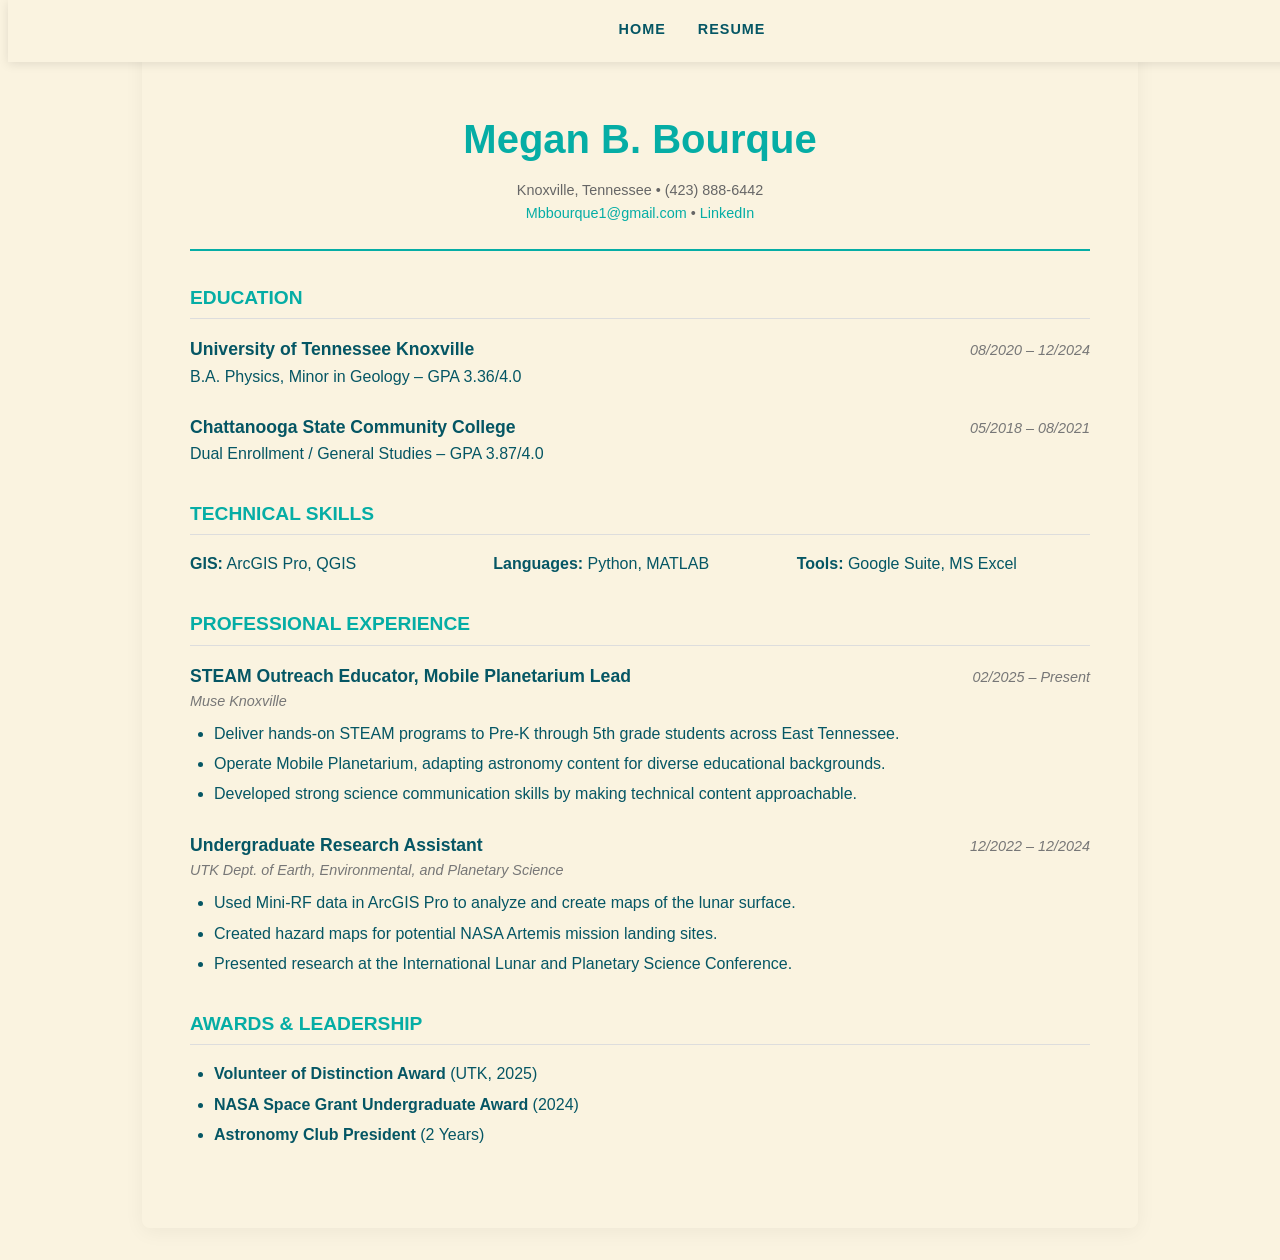
==== resume.html @ e3c218cd "reverted css changes" ====
<!doctype html>
<html itemscope="" itemtype="http://schema.org/WebPage" lang="en">

<!DOCTYPE html>
<html lang="en">
<head>
    <meta charset="UTF-8">
    <meta name="viewport" content="width=device-width, initial-scale=1.0">
    <title>Resume | Megan B. Bourque</title>
    <style>
        
        :root {
            --teal: hsl(177, 94%, 35%);
            --orange: #f1821a;
            --yellow: #fdd831;
            --green: #6A994E;
            --brown: #8B5A3C;
            --cream: #FAF3E0;
            --dark: #055664;
            --light-gray: #EDF2F4;
            --tuqoise: #40E0D0;
        }

        body {
            font-family: 'Segoe UI', Tahoma, Geneva, Verdana, sans-serif;
            color: var(--dark);
            line-height: 1.6;
            background: var(--cream);
            overflow-x: hidden;
        }

       /* Navigation styling (Matching your homepage) */
        nav {
            position: fixed;
            top: 0;
            width: 100%;
            background: rgba(250, 243, 224, 0.95);
            backdrop-filter: blur(10px);
            padding: 1rem 2rem;
            z-index: 1000;
            box-shadow: 0 2px 10px rgba(0,0,0,0.1);
        }

        nav ul {
            list-style: none;
            display: flex;
            justify-content: center;
            gap: 2rem;
            margin: 0;
        }

        nav a {
            text-decoration: none;
            color: var(--dark);
            font-weight: 600;
            text-transform: uppercase;
            font-size: 0.9rem;
            letter-spacing: 1px;
        }

        /* Resume Container */
        .resume-container {
            max-width: 900px;
            margin: 2rem auto;
            background: var(--white);
            padding: 3rem;
            box-shadow: 0 4px 20px rgba(0,0,0,0.05);
            border-radius: 8px;
        }

        header {
            text-align: center;
            border-bottom: 2px solid var(--teal);
            padding-bottom: 1.5rem;
            margin-bottom: 2rem;
        }

        header h1 {
            font-size: 2.5rem;
            color: var(--teal);
            margin-bottom: 0.5rem;
        }

        .contact-info {
            font-size: 0.9rem;
            color: #666;
        }

        .contact-info a {
            color: var(--teal);
            text-decoration: none;
        }

        section {
            margin-bottom: 2rem;
        }

        h2 {
            text-transform: uppercase;
            font-size: 1.2rem;
            color: var(--teal);
            border-bottom: 1px solid #ddd;
            margin-bottom: 1rem;
            padding-bottom: 0.3rem;
        }

        .job, .edu {
            margin-bottom: 1.5rem;
        }

        .row {
            display: flex;
            justify-content: space-between;
            align-items: baseline;
        }

        .job-title, .school {
            font-weight: bold;
            font-size: 1.1rem;
        }

        .date, .location {
            font-style: italic;
            color: #777;
            font-size: 0.9rem;
        }

        ul {
            margin-top: 0.5rem;
            padding-left: 1.5rem;
        }

        li {
            margin-bottom: 0.3rem;
        }

        .skills-grid {
            display: grid;
            grid-template-columns: repeat(auto-fit, minmax(200px, 1fr));
            gap: 10px;
        }

        @media (max-width: 600px) {
            .resume-container { padding: 1.5rem; margin: 1rem; }
            .row { flex-direction: column; }
        }
    </style>
</head>
<body>

    <nav>
        <ul>
            <li><a href="index.html">Home</a></li>
            <li><a href="resume.html">Resume</a></li>
            <!-- Add other links here -->
        </ul>
    </nav>

    <div class="resume-container">
        <header>
            <h1>Megan B. Bourque</h1>
            <div class="contact-info">
                Knoxville, Tennessee • (423) 888-6442<br>
                <a href="mailto:Mbbourque1@gmail.com">Mbbourque1@gmail.com</a> • 
                <a href="https://www.linkedin.com/in/megan-bourque/" target="_blank">LinkedIn</a>
            </div>
        </header>

        <section>
            <h2>Education</h2>
            <div class="edu">
                <div class="row">
                    <span class="school">University of Tennessee Knoxville</span>
                    <span class="date">08/2020 – 12/2024</span>
                </div>
                <div>B.A. Physics, Minor in Geology – GPA 3.36/4.0</div>
            </div>
            <div class="edu">
                <div class="row">
                    <span class="school">Chattanooga State Community College</span>
                    <span class="date">05/2018 – 08/2021</span>
                </div>
                <div>Dual Enrollment / General Studies – GPA 3.87/4.0</div>
            </div>
        </section>

        <section>
            <h2>Technical Skills</h2>
            <div class="skills-grid">
                <div><strong>GIS:</strong> ArcGIS Pro, QGIS</div>
                <div><strong>Languages:</strong> Python, MATLAB</div>
                <div><strong>Tools:</strong> Google Suite, MS Excel</div>
            </div>
        </section>

        <section>
            <h2>Professional Experience</h2>
            
            <div class="job">
                <div class="row">
                    <span class="job-title">STEAM Outreach Educator, Mobile Planetarium Lead</span>
                    <span class="date">02/2025 – Present</span>
                </div>
                <div class="location">Muse Knoxville</div>
                <ul>
                    <li>Deliver hands-on STEAM programs to Pre-K through 5th grade students across East Tennessee.</li>
                    <li>Operate Mobile Planetarium, adapting astronomy content for diverse educational backgrounds.</li>
                    <li>Developed strong science communication skills by making technical content approachable.</li>
                </ul>
            </div>

            <div class="job">
                <div class="row">
                    <span class="job-title">Undergraduate Research Assistant</span>
                    <span class="date">12/2022 – 12/2024</span>
                </div>
                <div class="location">UTK Dept. of Earth, Environmental, and Planetary Science</div>
                <ul>
                    <li>Used Mini-RF data in ArcGIS Pro to analyze and create maps of the lunar surface.</li>
                    <li>Created hazard maps for potential NASA Artemis mission landing sites.</li>
                    <li>Presented research at the International Lunar and Planetary Science Conference.</li>
                </ul>
            </div>
        </section>

        <section>
            <h2>Awards & Leadership</h2>
            <ul>
                <li><strong>Volunteer of Distinction Award</strong> (UTK, 2025)</li>
                <li><strong>NASA Space Grant Undergraduate Award</strong> (2024)</li>
                <li><strong>Astronomy Club President</strong> (2 Years)</li>
            </ul>
        </section>
    </div>

</body>
</html>
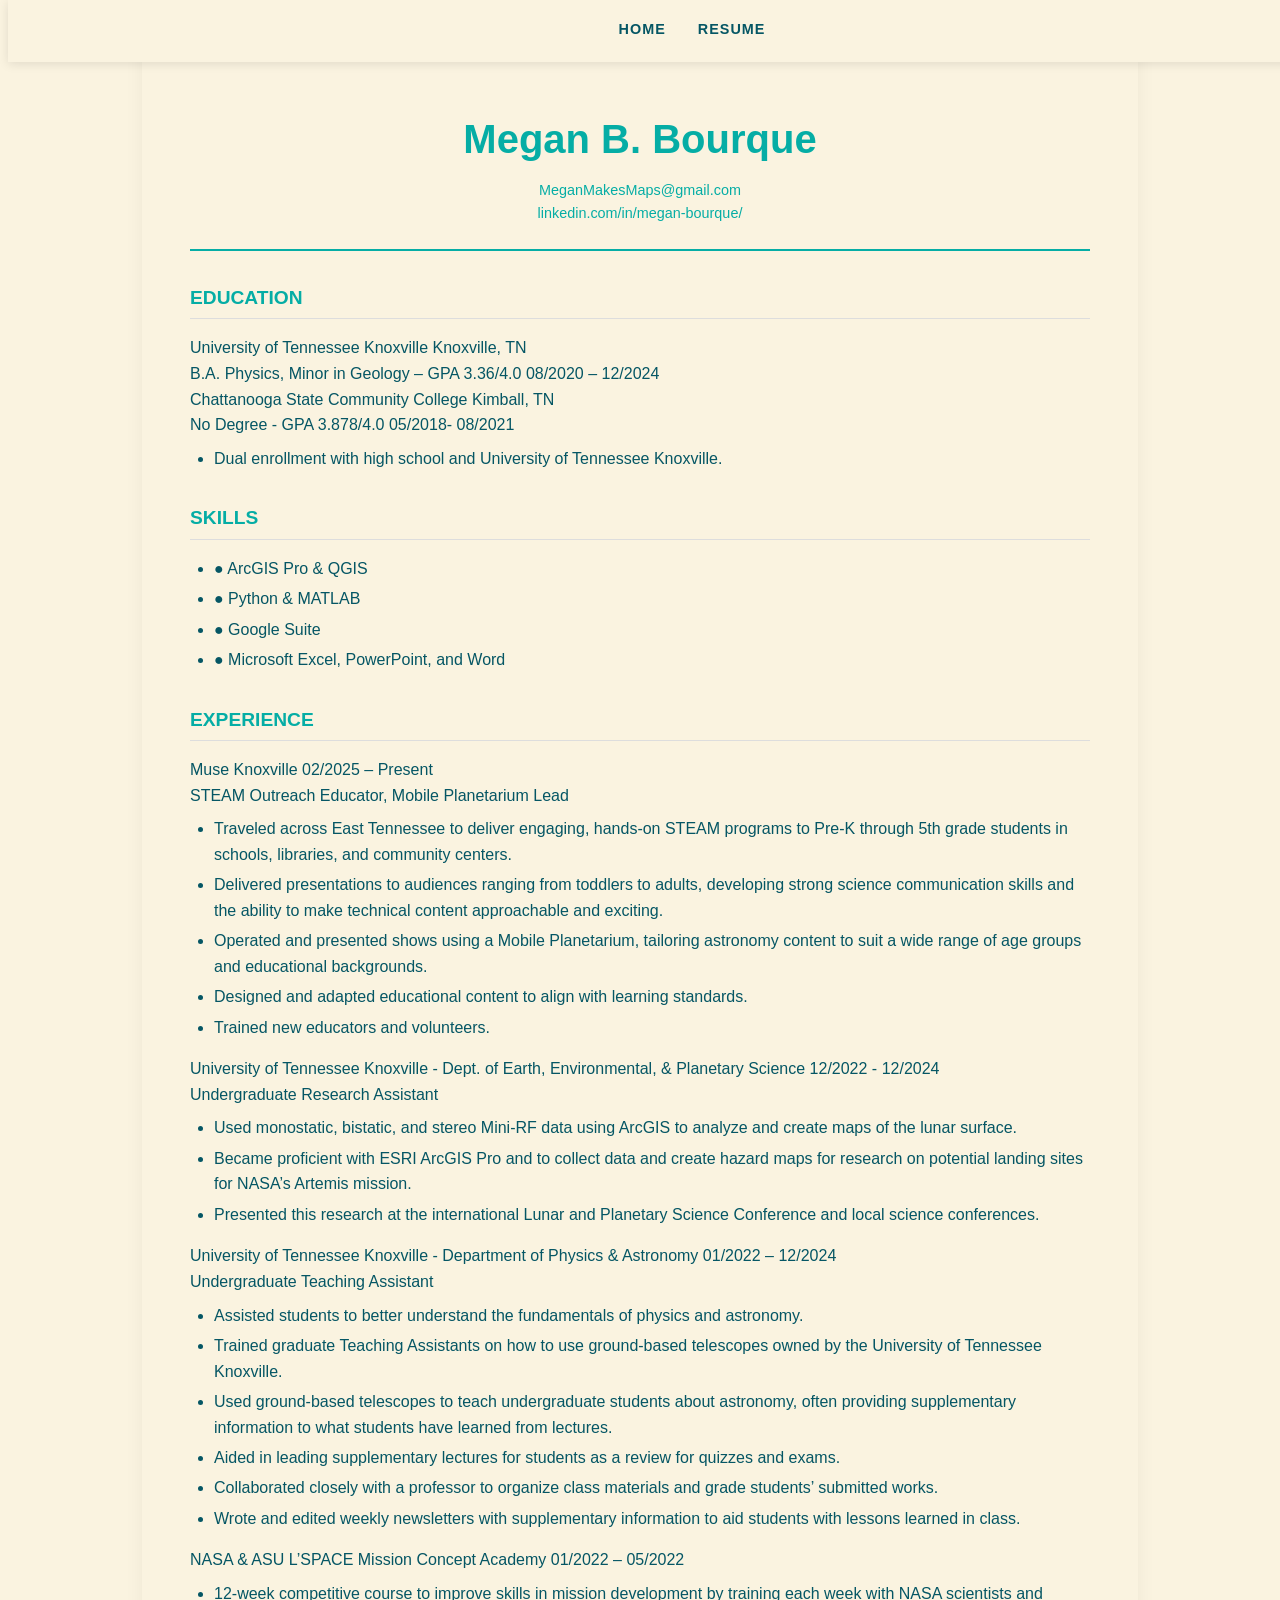
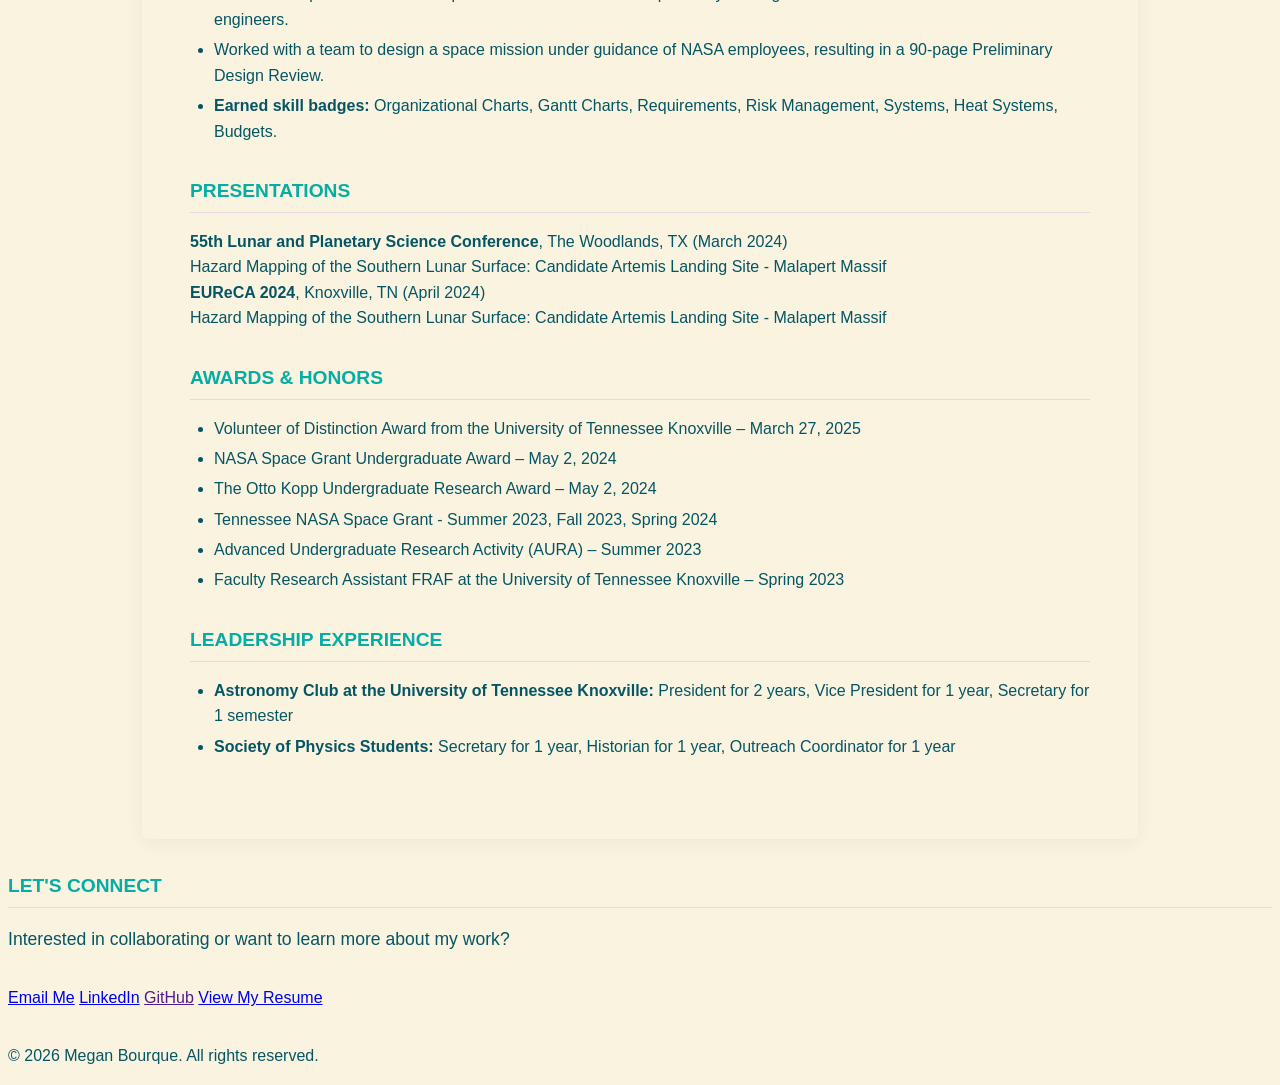
==== commit c5054d4a: "Update resume.html" ====
--- a/resume.html
+++ b/resume.html
@@ -152,7 +152,6 @@
         <ul>
             <li><a href="index.html">Home</a></li>
             <li><a href="resume.html">Resume</a></li>
-            <!-- Add other links here -->
         </ul>
     </nav>
 
@@ -160,78 +159,155 @@
         <header>
             <h1>Megan B. Bourque</h1>
             <div class="contact-info">
-                Knoxville, Tennessee • (423) 888-6442<br>
-                <a href="mailto:Mbbourque1@gmail.com">Mbbourque1@gmail.com</a> • 
-                <a href="https://www.linkedin.com/in/megan-bourque/" target="_blank">LinkedIn</a>
+                <a href="mailto:Mbbourque1@gmail.com">MeganMakesMaps@gmail.com</a><br>
+                <a href="https://www.linkedin.com/in/megan-bourque/" target="_blank">linkedin.com/in/megan-bourque/</a>
             </div>
         </header>
 
         <section>
             <h2>Education</h2>
-            <div class="edu">
-                <div class="row">
-                    <span class="school">University of Tennessee Knoxville</span>
-                    <span class="date">08/2020 – 12/2024</span>
-                </div>
-                <div>B.A. Physics, Minor in Geology – GPA 3.36/4.0</div>
-            </div>
-            <div class="edu">
-                <div class="row">
-                    <span class="school">Chattanooga State Community College</span>
-                    <span class="date">05/2018 – 08/2021</span>
-                </div>
-                <div>Dual Enrollment / General Studies – GPA 3.87/4.0</div>
-            </div>
-        </section>
-
-        <section>
-            <h2>Technical Skills</h2>
-            <div class="skills-grid">
-                <div><strong>GIS:</strong> ArcGIS Pro, QGIS</div>
-                <div><strong>Languages:</strong> Python, MATLAB</div>
-                <div><strong>Tools:</strong> Google Suite, MS Excel</div>
-            </div>
-        </section>
-
-        <section>
-            <h2>Professional Experience</h2>
-            
-            <div class="job">
-                <div class="row">
-                    <span class="job-title">STEAM Outreach Educator, Mobile Planetarium Lead</span>
-                    <span class="date">02/2025 – Present</span>
-                </div>
-                <div class="location">Muse Knoxville</div>
-                <ul>
-                    <li>Deliver hands-on STEAM programs to Pre-K through 5th grade students across East Tennessee.</li>
-                    <li>Operate Mobile Planetarium, adapting astronomy content for diverse educational backgrounds.</li>
-                    <li>Developed strong science communication skills by making technical content approachable.</li>
-                </ul>
-            </div>
-
-            <div class="job">
-                <div class="row">
-                    <span class="job-title">Undergraduate Research Assistant</span>
-                    <span class="date">12/2022 – 12/2024</span>
-                </div>
-                <div class="location">UTK Dept. of Earth, Environmental, and Planetary Science</div>
-                <ul>
-                    <li>Used Mini-RF data in ArcGIS Pro to analyze and create maps of the lunar surface.</li>
-                    <li>Created hazard maps for potential NASA Artemis mission landing sites.</li>
-                    <li>Presented research at the International Lunar and Planetary Science Conference.</li>
-                </ul>
-            </div>
-        </section>
-
-        <section>
-            <h2>Awards & Leadership</h2>
+            <div class="entry">
+                <div class="entry-header">
+                    <span>University of Tennessee Knoxville</span>
+                    <span>Knoxville, TN</span>
+                </div>
+                <div class="sub-header">
+                    <span>B.A. Physics, Minor in Geology – GPA 3.36/4.0</span>
+                    <span>08/2020 – 12/2024</span>
+                </div>
+            </div>
+            <div class="entry">
+                <div class="entry-header">
+                    <span>Chattanooga State Community College</span>
+                    <span>Kimball, TN</span>
+                </div>
+                <div class="sub-header">
+                    <span>No Degree - GPA 3.878/4.0</span>
+                    <span>05/2018- 08/2021</span>
+                </div>
+                <ul>
+                    <li>Dual enrollment with high school and University of Tennessee Knoxville.</li>
+                </ul>
+            </div>
+        </section>
+
+        <section>
+            <h2>Skills</h2>
+            <ul class="skills-list">
+                <li>● ArcGIS Pro & QGIS</li>
+                <li>● Python & MATLAB</li>
+                <li>● Google Suite</li>
+                <li>● Microsoft Excel, PowerPoint, and Word</li>
+            </ul>
+        </section>
+
+        <section>
+            <h2>Experience</h2>
+
+            <div class="entry">
+                <div class="entry-header">
+                    <span>Muse Knoxville</span>
+                    <span>02/2025 – Present</span>
+                </div>
+                <div class="sub-header">STEAM Outreach Educator, Mobile Planetarium Lead</div>
+                <ul>
+                    <li>Traveled across East Tennessee to deliver engaging, hands-on STEAM programs to Pre-K through 5th grade students in schools, libraries, and community centers.</li>
+                    <li>Delivered presentations to audiences ranging from toddlers to adults, developing strong science communication skills and the ability to make technical content approachable and exciting.</li>
+                    <li>Operated and presented shows using a Mobile Planetarium, tailoring astronomy content to suit a wide range of age groups and educational backgrounds.</li>
+                    <li>Designed and adapted educational content to align with learning standards.</li>
+                    <li>Trained new educators and volunteers.</li>
+                </ul>
+            </div>
+
+            <div class="entry">
+                <div class="entry-header">
+                    <span>University of Tennessee Knoxville - Dept. of Earth, Environmental, & Planetary Science</span>
+                    <span>12/2022 - 12/2024</span>
+                </div>
+                <div class="sub-header">Undergraduate Research Assistant</div>
+                <ul>
+                    <li>Used monostatic, bistatic, and stereo Mini-RF data using ArcGIS to analyze and create maps of the lunar surface.</li>
+                    <li>Became proficient with ESRI ArcGIS Pro and to collect data and create hazard maps for research on potential landing sites for NASA’s Artemis mission.</li>
+                    <li>Presented this research at the international Lunar and Planetary Science Conference and local science conferences.</li>
+                </ul>
+            </div>
+
+            <div class="entry">
+                <div class="entry-header">
+                    <span>University of Tennessee Knoxville - Department of Physics & Astronomy</span>
+                    <span>01/2022 – 12/2024</span>
+                </div>
+                <div class="sub-header">Undergraduate Teaching Assistant</div>
+                <ul>
+                    <li>Assisted students to better understand the fundamentals of physics and astronomy.</li>
+                    <li>Trained graduate Teaching Assistants on how to use ground-based telescopes owned by the University of Tennessee Knoxville.</li>
+                    <li>Used ground-based telescopes to teach undergraduate students about astronomy, often providing supplementary information to what students have learned from lectures.</li>
+                    <li>Aided in leading supplementary lectures for students as a review for quizzes and exams.</li>
+                    <li>Collaborated closely with a professor to organize class materials and grade students’ submitted works.</li>
+                    <li>Wrote and edited weekly newsletters with supplementary information to aid students with lessons learned in class.</li>
+                </ul>
+            </div>
+
+            <div class="entry">
+                <div class="entry-header">
+                    <span>NASA & ASU L’SPACE Mission Concept Academy</span>
+                    <span>01/2022 – 05/2022</span>
+                </div>
+                <ul>
+                    <li>12-week competitive course to improve skills in mission development by training each week with NASA scientists and engineers.</li>
+                    <li>Worked with a team to design a space mission under guidance of NASA employees, resulting in a 90-page Preliminary Design Review.</li>
+                    <li><strong>Earned skill badges:</strong> Organizational Charts, Gantt Charts, Requirements, Risk Management, Systems, Heat Systems, Budgets.</li>
+                </ul>
+            </div>
+        </section>
+
+        <section>
+            <h2>Presentations</h2>
+            <div class="presentation-entry">
+                <strong>55th Lunar and Planetary Science Conference</strong>, The Woodlands, TX (March 2024)<br>
+                Hazard Mapping of the Southern Lunar Surface: Candidate Artemis Landing Site - Malapert Massif
+            </div>
+            <div class="presentation-entry">
+                <strong>EUReCA 2024</strong>, Knoxville, TN (April 2024)<br>
+                Hazard Mapping of the Southern Lunar Surface: Candidate Artemis Landing Site - Malapert Massif
+            </div>
+        </section>
+
+        <section>
+            <h2>Awards & Honors</h2>
+            <ul class="award-entry">
+                <li>Volunteer of Distinction Award from the University of Tennessee Knoxville – March 27, 2025</li>
+                <li>NASA Space Grant Undergraduate Award – May 2, 2024</li>
+                <li>The Otto Kopp Undergraduate Research Award – May 2, 2024</li>
+                <li>Tennessee NASA Space Grant - Summer 2023, Fall 2023, Spring 2024</li>
+                <li>Advanced Undergraduate Research Activity (AURA) – Summer 2023</li>
+                <li>Faculty Research Assistant FRAF at the University of Tennessee Knoxville – Spring 2023</li>
+            </ul>
+        </section>
+
+        <section>
+            <h2>Leadership Experience</h2>
             <ul>
-                <li><strong>Volunteer of Distinction Award</strong> (UTK, 2025)</li>
-                <li><strong>NASA Space Grant Undergraduate Award</strong> (2024)</li>
-                <li><strong>Astronomy Club President</strong> (2 Years)</li>
+                <li><strong>Astronomy Club at the University of Tennessee Knoxville:</strong> President for 2 years, Vice President for 1 year, Secretary for 1 semester</li>
+                <li><strong>Society of Physics Students:</strong> Secretary for 1 year, Historian for 1 year, Outreach Coordinator for 1 year</li>
             </ul>
         </section>
     </div>
+
+ <section id="contact">
+        <h2>Let's Connect</h2>
+        <p style="margin-bottom: 2rem; font-size: 1.1rem;">Interested in collaborating or want to learn more about my work?</p>
+        <div class="contact-links">
+            <a href="mailto:meganmakesmaps@gmail.com" class="contact-link">Email Me</a>
+            <a href="https://www.linkedin.com/in/megan-bourque/" class="contact-link">LinkedIn</a>
+            <a href="" class="contact-link">GitHub</a>
+            <a href="resume.html" class="contact-link">View My Resume</a>
+        </div>
+    </section>
+
+     <footer>
+        <p>&copy; 2026 Megan Bourque. All rights reserved.</p>
+    </footer>
 
 </body>
 </html>
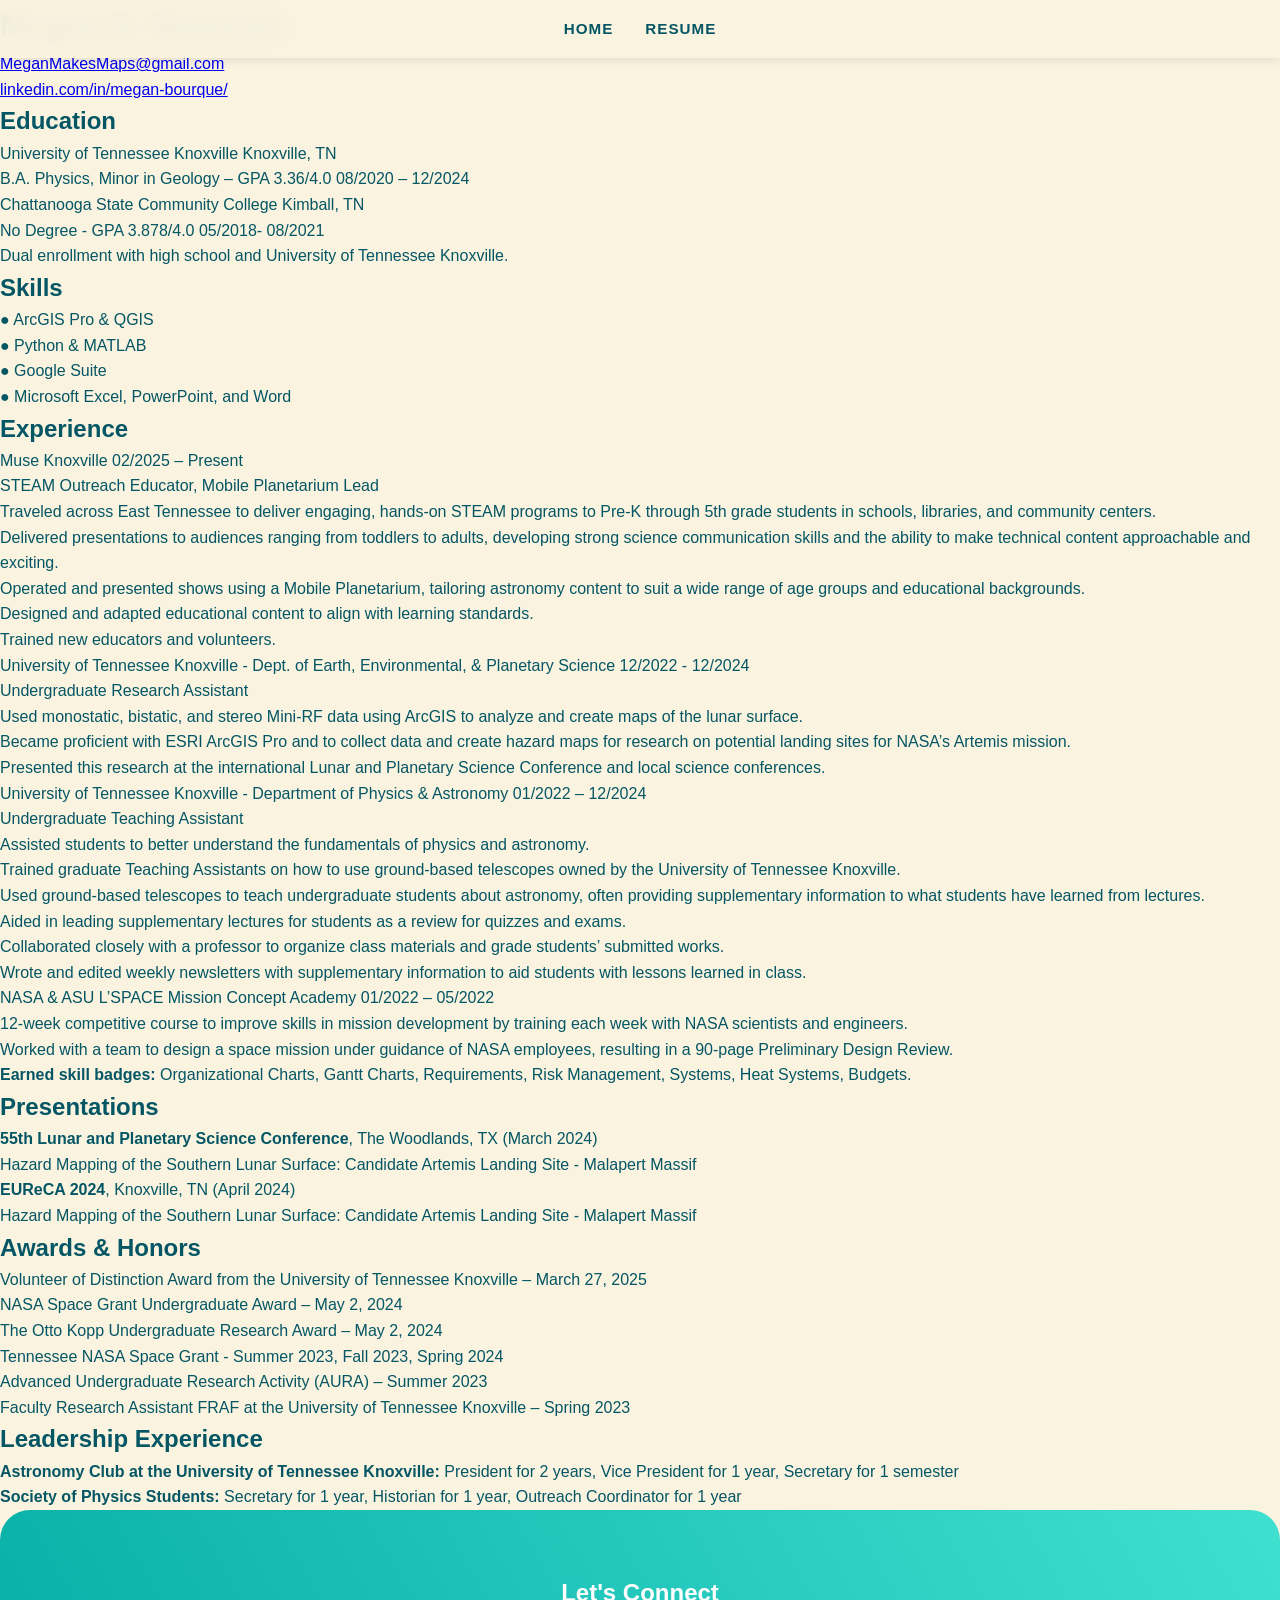
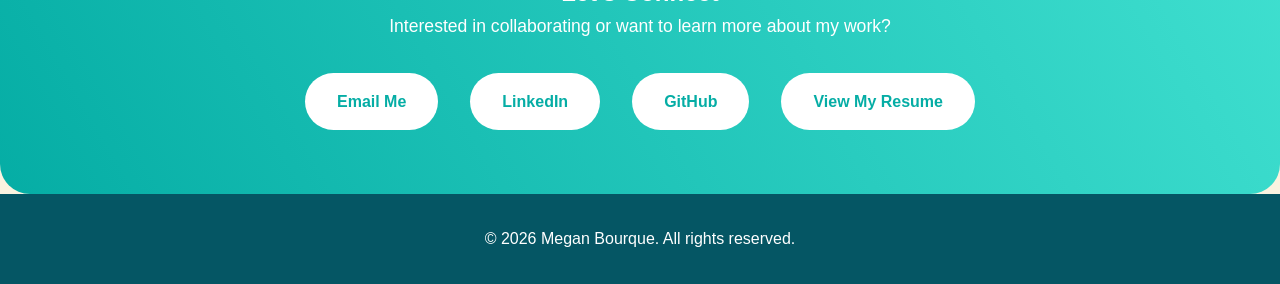
==== commit 192ddd48: "moved styling to resume.css and shared.css instead of inline" ====
--- a/resume.html
+++ b/resume.html
@@ -6,145 +6,9 @@
 <head>
     <meta charset="UTF-8">
     <meta name="viewport" content="width=device-width, initial-scale=1.0">
+    <link rel="stylesheet" href="resume.css">
+    <link rel="stylesheet" href="shared.css">
     <title>Resume | Megan B. Bourque</title>
-    <style>
-        
-        :root {
-            --teal: hsl(177, 94%, 35%);
-            --orange: #f1821a;
-            --yellow: #fdd831;
-            --green: #6A994E;
-            --brown: #8B5A3C;
-            --cream: #FAF3E0;
-            --dark: #055664;
-            --light-gray: #EDF2F4;
-            --tuqoise: #40E0D0;
-        }
-
-        body {
-            font-family: 'Segoe UI', Tahoma, Geneva, Verdana, sans-serif;
-            color: var(--dark);
-            line-height: 1.6;
-            background: var(--cream);
-            overflow-x: hidden;
-        }
-
-       /* Navigation styling (Matching your homepage) */
-        nav {
-            position: fixed;
-            top: 0;
-            width: 100%;
-            background: rgba(250, 243, 224, 0.95);
-            backdrop-filter: blur(10px);
-            padding: 1rem 2rem;
-            z-index: 1000;
-            box-shadow: 0 2px 10px rgba(0,0,0,0.1);
-        }
-
-        nav ul {
-            list-style: none;
-            display: flex;
-            justify-content: center;
-            gap: 2rem;
-            margin: 0;
-        }
-
-        nav a {
-            text-decoration: none;
-            color: var(--dark);
-            font-weight: 600;
-            text-transform: uppercase;
-            font-size: 0.9rem;
-            letter-spacing: 1px;
-        }
-
-        /* Resume Container */
-        .resume-container {
-            max-width: 900px;
-            margin: 2rem auto;
-            background: var(--white);
-            padding: 3rem;
-            box-shadow: 0 4px 20px rgba(0,0,0,0.05);
-            border-radius: 8px;
-        }
-
-        header {
-            text-align: center;
-            border-bottom: 2px solid var(--teal);
-            padding-bottom: 1.5rem;
-            margin-bottom: 2rem;
-        }
-
-        header h1 {
-            font-size: 2.5rem;
-            color: var(--teal);
-            margin-bottom: 0.5rem;
-        }
-
-        .contact-info {
-            font-size: 0.9rem;
-            color: #666;
-        }
-
-        .contact-info a {
-            color: var(--teal);
-            text-decoration: none;
-        }
-
-        section {
-            margin-bottom: 2rem;
-        }
-
-        h2 {
-            text-transform: uppercase;
-            font-size: 1.2rem;
-            color: var(--teal);
-            border-bottom: 1px solid #ddd;
-            margin-bottom: 1rem;
-            padding-bottom: 0.3rem;
-        }
-
-        .job, .edu {
-            margin-bottom: 1.5rem;
-        }
-
-        .row {
-            display: flex;
-            justify-content: space-between;
-            align-items: baseline;
-        }
-
-        .job-title, .school {
-            font-weight: bold;
-            font-size: 1.1rem;
-        }
-
-        .date, .location {
-            font-style: italic;
-            color: #777;
-            font-size: 0.9rem;
-        }
-
-        ul {
-            margin-top: 0.5rem;
-            padding-left: 1.5rem;
-        }
-
-        li {
-            margin-bottom: 0.3rem;
-        }
-
-        .skills-grid {
-            display: grid;
-            grid-template-columns: repeat(auto-fit, minmax(200px, 1fr));
-            gap: 10px;
-        }
-
-        @media (max-width: 600px) {
-            .resume-container { padding: 1.5rem; margin: 1rem; }
-            .row { flex-direction: column; }
-        }
-    </style>
 </head>
 <body>
 
--- a/shared.css
+++ b/shared.css
@@ -0,0 +1,121 @@
+* {
+    margin: 0;
+    padding: 0;
+    box-sizing: border-box;
+}
+
+:root {
+    --teal: hsl(177, 94%, 35%);
+    --orange: #f1821a;
+    --yellow: #fdd831;
+    --green: #6A994E;
+    --brown: #8B5A3C;
+    --cream: #FAF3E0;
+    --dark: #055664;
+    --light-gray: #EDF2F4;
+    --tuqoise: #40E0D0;
+}
+
+body {
+    font-family: 'Segoe UI', Tahoma, Geneva, Verdana, sans-serif;
+    color: var(--dark);
+    line-height: 1.6;
+    background: var(--cream);
+    overflow-x: hidden;
+}
+
+nav {
+    position: fixed;
+    top: 0;
+    width: 100%;
+    background: rgba(250, 243, 224, 0.95);
+    backdrop-filter: blur(10px);
+    padding: 1rem 2rem;
+    z-index: 1000;
+    box-shadow: 0 2px 10px rgba(0, 0, 0, 0.1);
+}
+
+nav ul {
+    list-style: none;
+    display: flex;
+    justify-content: center;
+    gap: 2rem;
+    margin: 0;
+}
+
+nav a {
+    text-decoration: none;
+    color: var(--dark);
+    font-weight: 600;
+    font-size: 0.95rem;
+    text-transform: uppercase;
+    letter-spacing: 1px;
+    transition: color 0.3s;
+    position: relative;
+}
+
+nav a::after {
+    content: '';
+    position: absolute;
+    bottom: -5px;
+    left: 0;
+    width: 0;
+    height: 3px;
+    background: var(--teal);
+    transition: width 0.3s;
+}
+
+nav a:hover::after {
+    width: 100%;
+}
+
+nav a:hover {
+    color: var(--teal);
+}
+
+#contact {
+    text-align: center;
+    background: linear-gradient(60deg, var(--teal), var(--tuqoise));
+    color: white;
+    border-radius: 30px;
+    padding: 4rem 2rem;
+}
+
+#contact h2 {
+    color: white;
+}
+
+#contact h2::after {
+    background: white;
+}
+
+.contact-links {
+    display: flex;
+    justify-content: center;
+    gap: 2rem;
+    margin-top: 2rem;
+    flex-wrap: wrap;
+}
+
+.contact-link {
+    display: inline-block;
+    padding: 1rem 2rem;
+    background: white;
+    color: var(--teal);
+    text-decoration: none;
+    border-radius: 50px;
+    font-weight: 600;
+    transition: all 0.3s;
+}
+
+.contact-link:hover {
+    transform: translateY(-3px);
+    box-shadow: 0 6px 20px rgba(0, 0, 0, 0.2);
+}
+
+footer {
+    text-align: center;
+    padding: 2rem;
+    background: var(--dark);
+    color: white;
+}
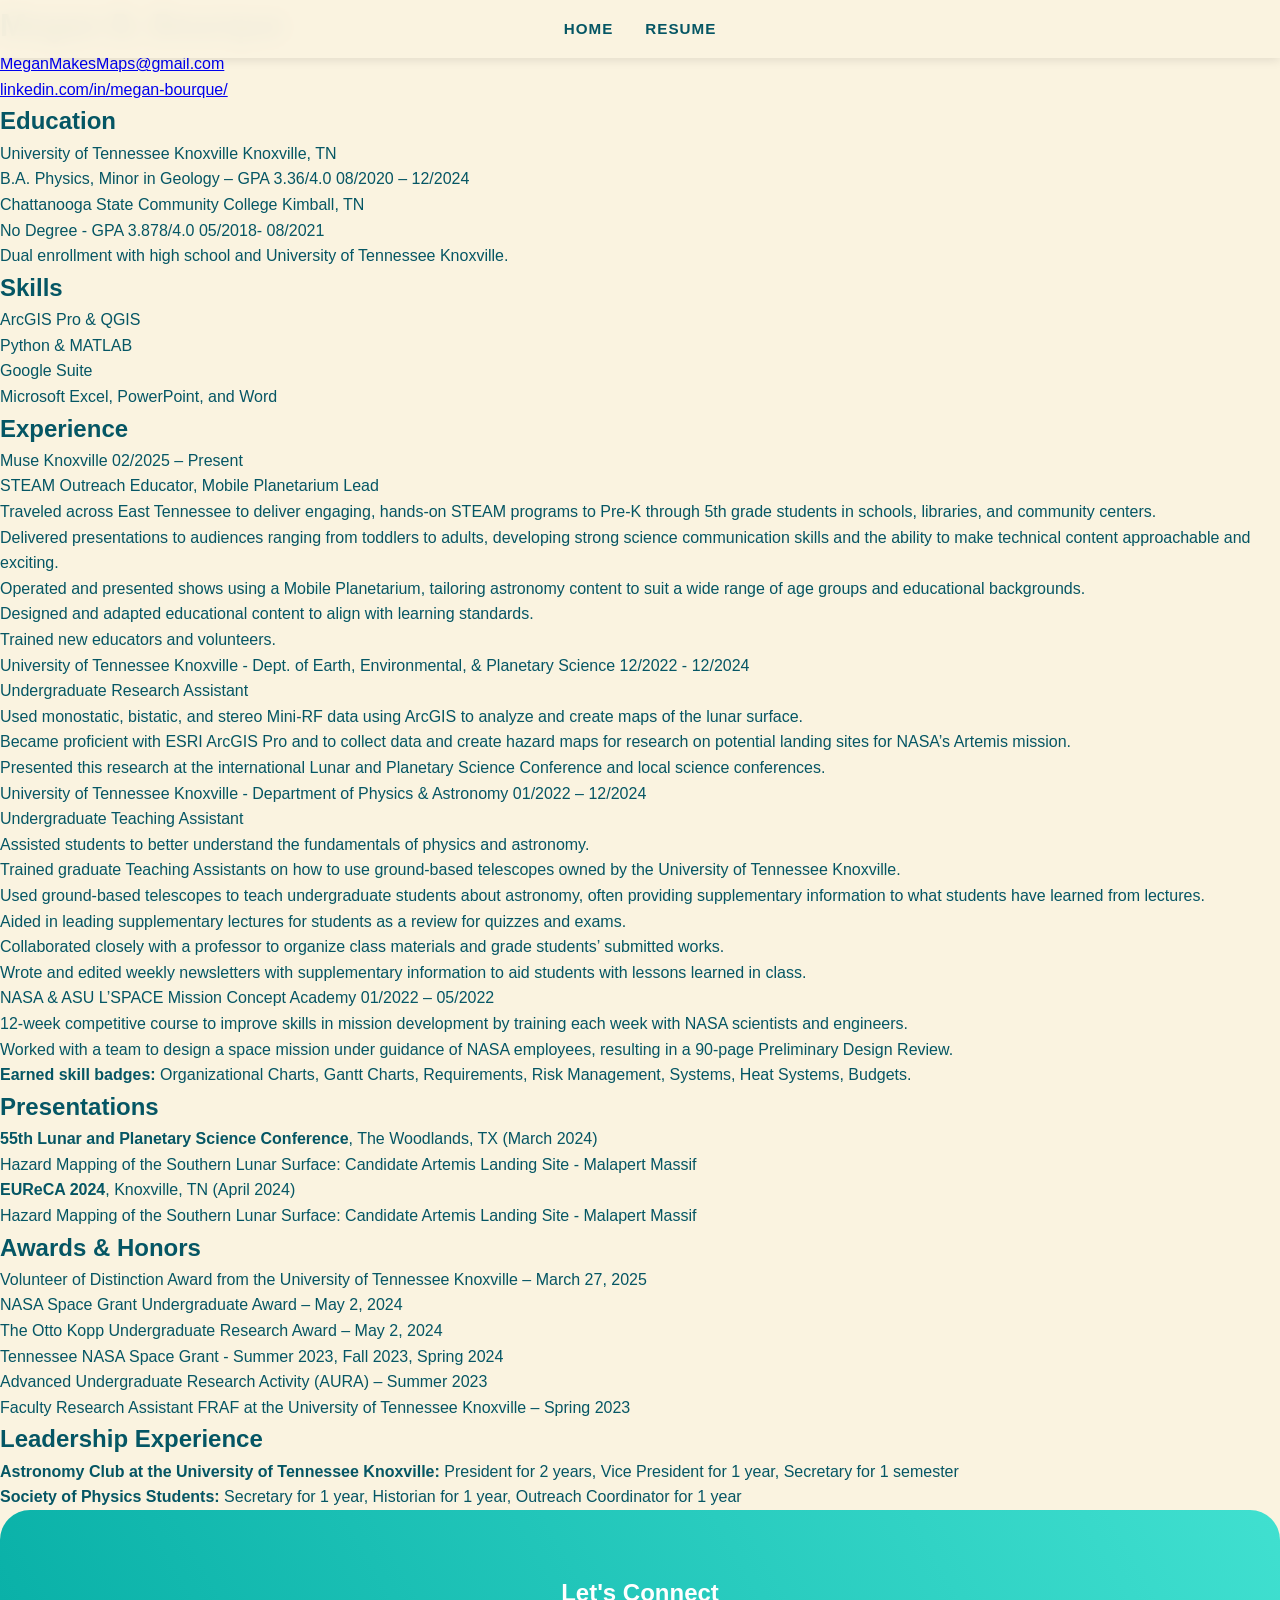
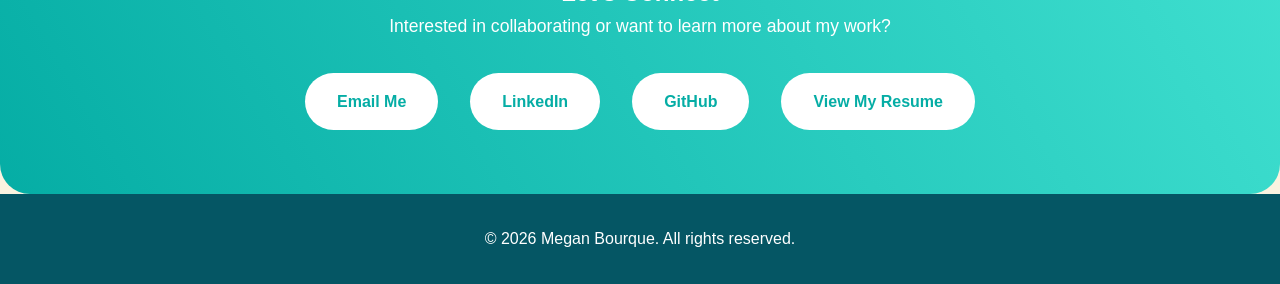
==== commit c29e5e6f: "Update resume.html" ====
--- a/resume.html
+++ b/resume.html
@@ -58,10 +58,10 @@
         <section>
             <h2>Skills</h2>
             <ul class="skills-list">
-                <li>● ArcGIS Pro & QGIS</li>
-                <li>● Python & MATLAB</li>
-                <li>● Google Suite</li>
-                <li>● Microsoft Excel, PowerPoint, and Word</li>
+                <li>ArcGIS Pro & QGIS</li>
+                <li>Python & MATLAB</li>
+                <li>Google Suite</li>
+                <li>Microsoft Excel, PowerPoint, and Word</li>
             </ul>
         </section>
 
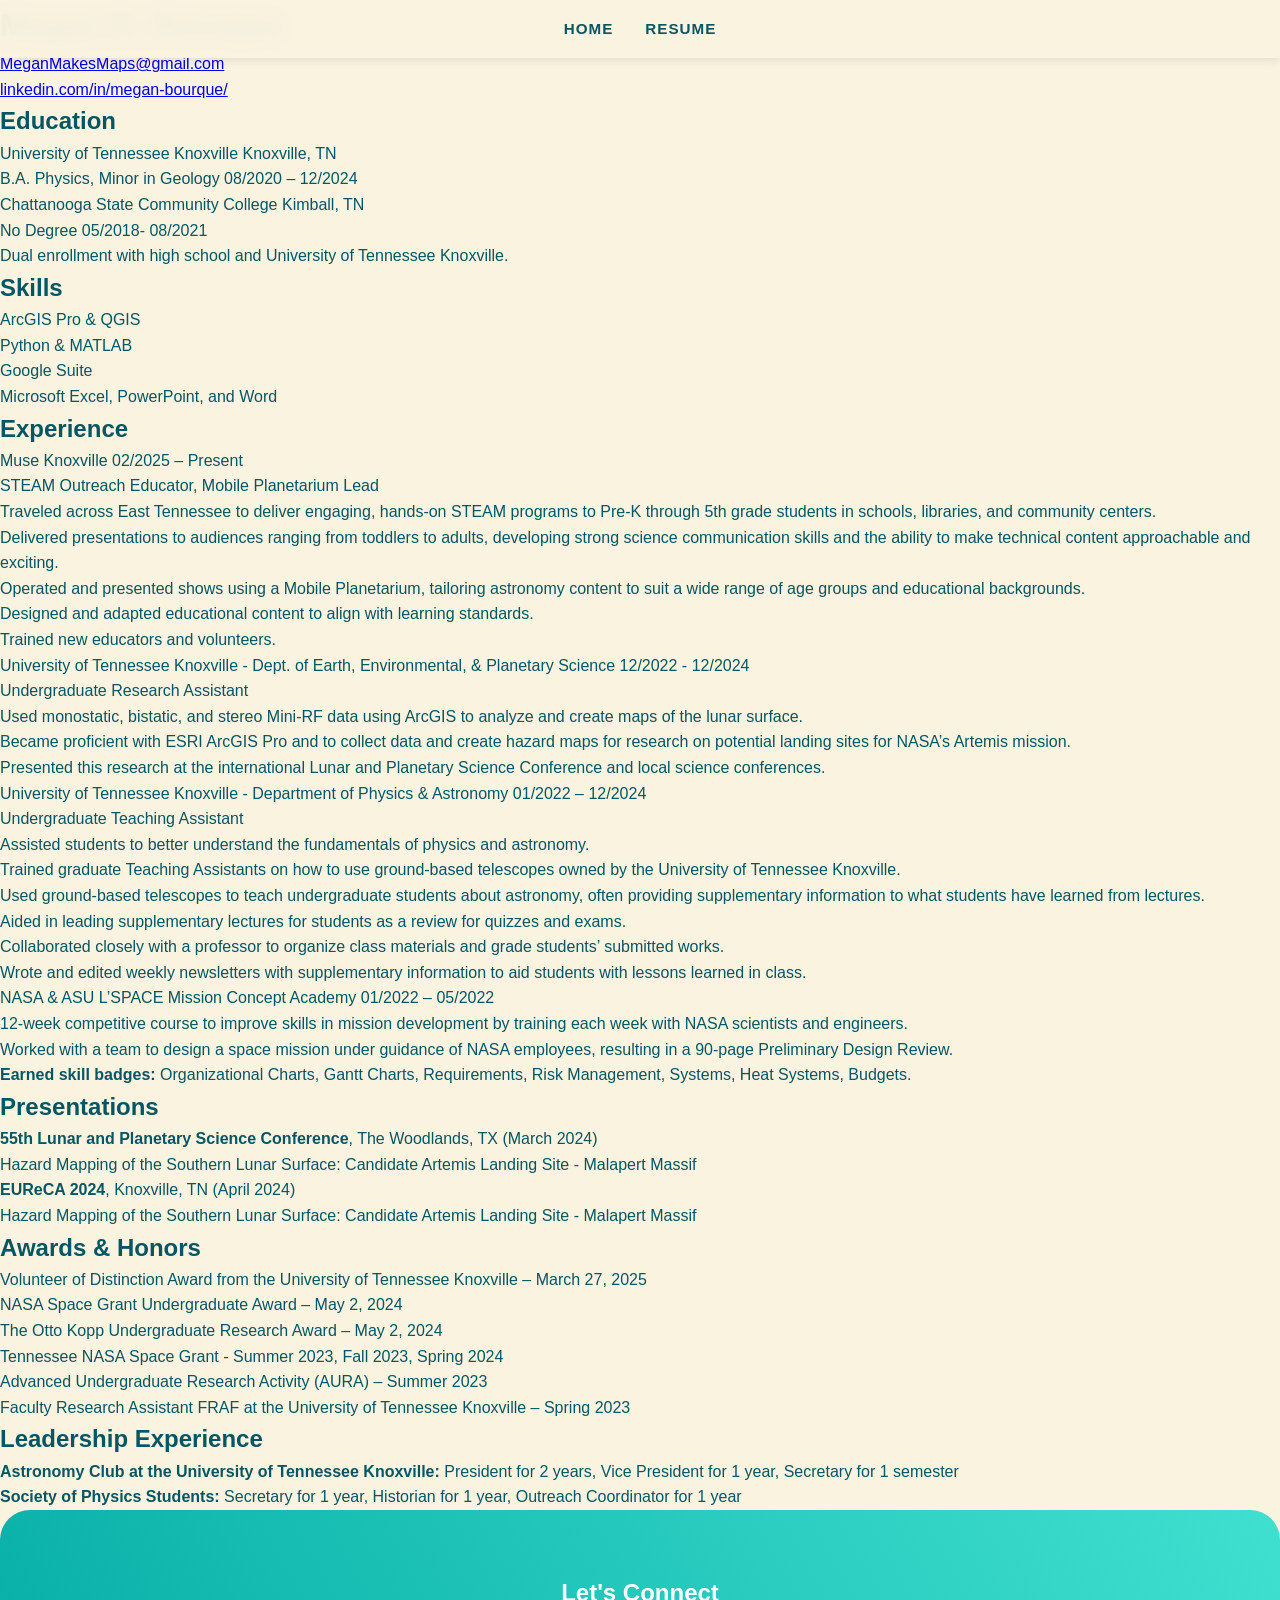
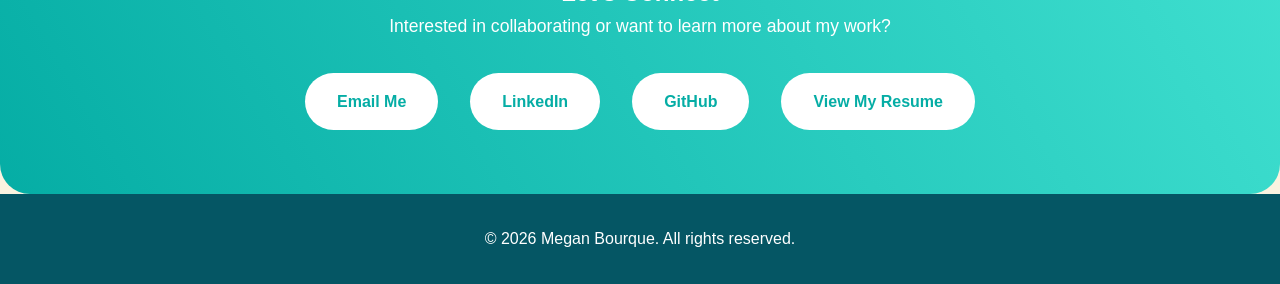
==== commit 9b423140: "Update resume.html" ====
--- a/resume.html
+++ b/resume.html
@@ -36,7 +36,8 @@
                     <span>Knoxville, TN</span>
                 </div>
                 <div class="sub-header">
-                    <span>B.A. Physics, Minor in Geology – GPA 3.36/4.0</span>
+                    <span>B.A. Physics, Minor in Geology</span>
+                    <span> </span>
                     <span>08/2020 – 12/2024</span>
                 </div>
             </div>
@@ -46,7 +47,7 @@
                     <span>Kimball, TN</span>
                 </div>
                 <div class="sub-header">
-                    <span>No Degree - GPA 3.878/4.0</span>
+                    <span>No Degree </span>
                     <span>05/2018- 08/2021</span>
                 </div>
                 <ul>
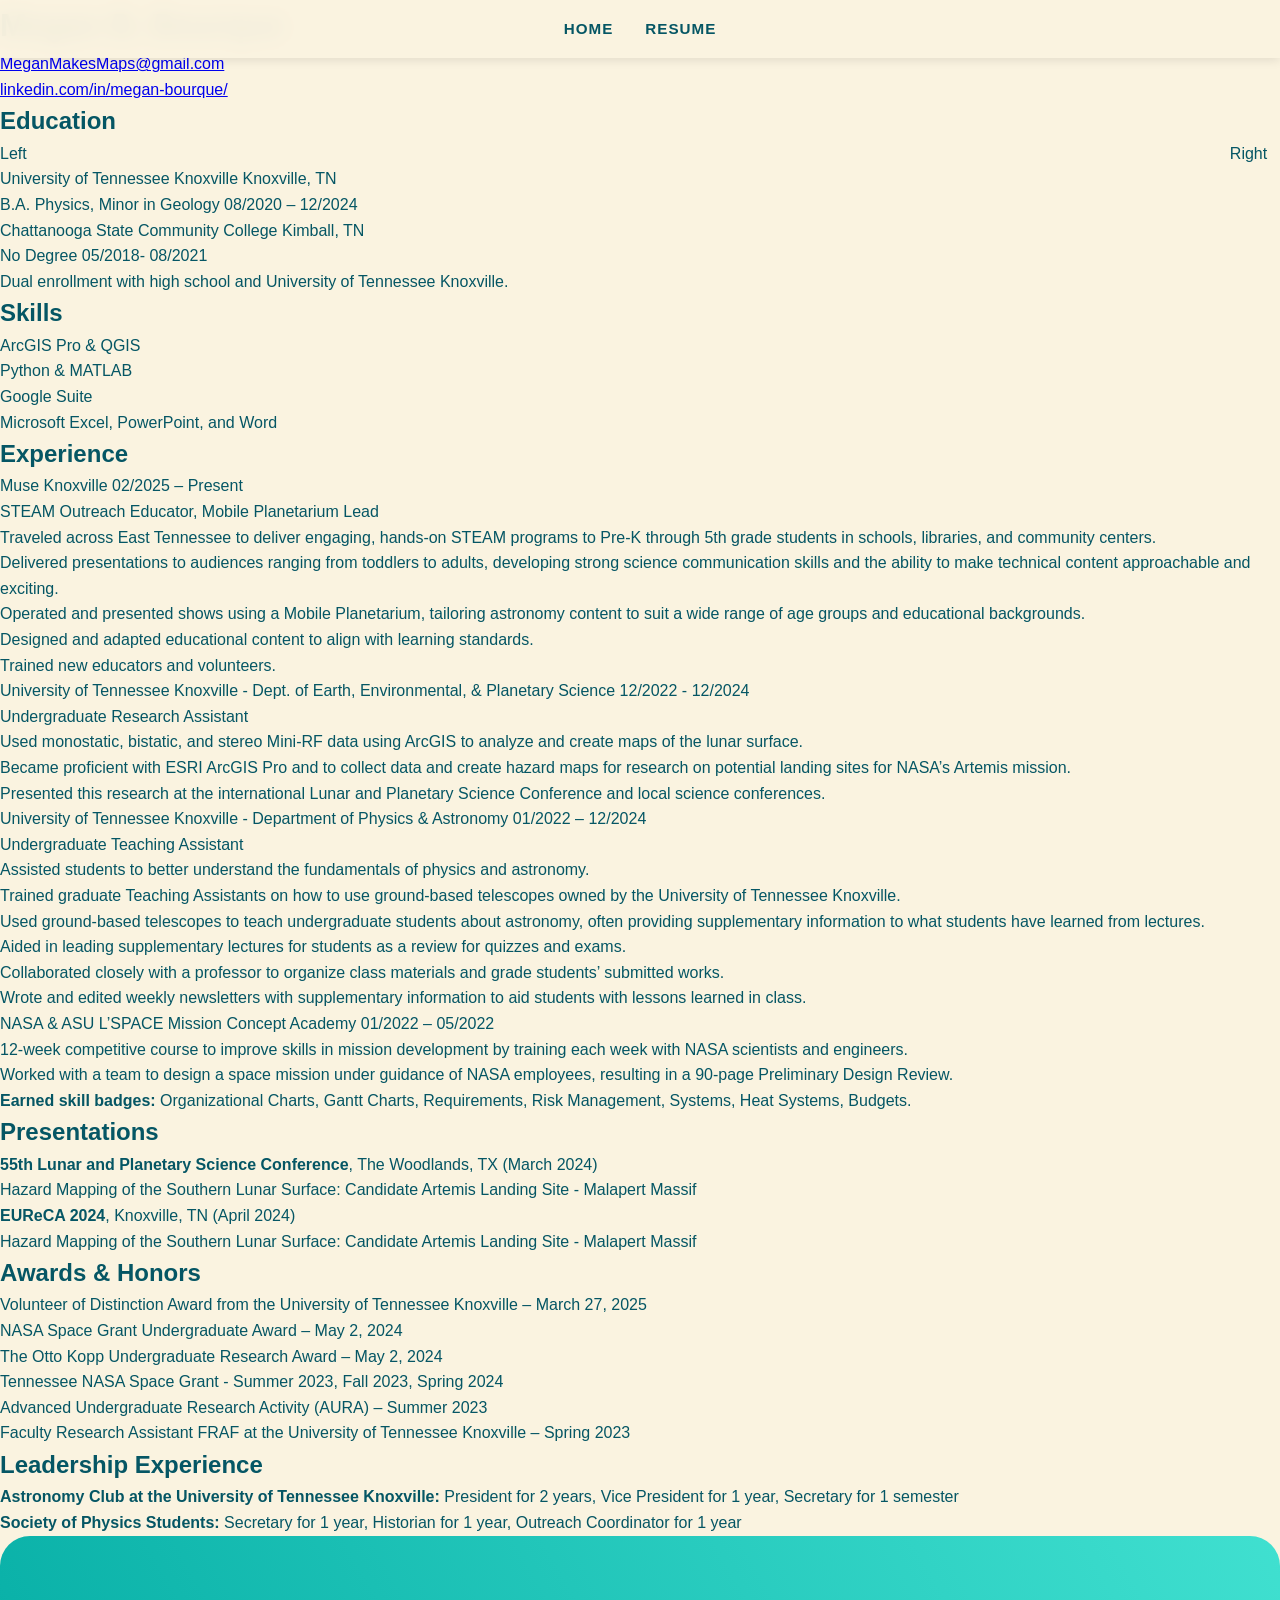
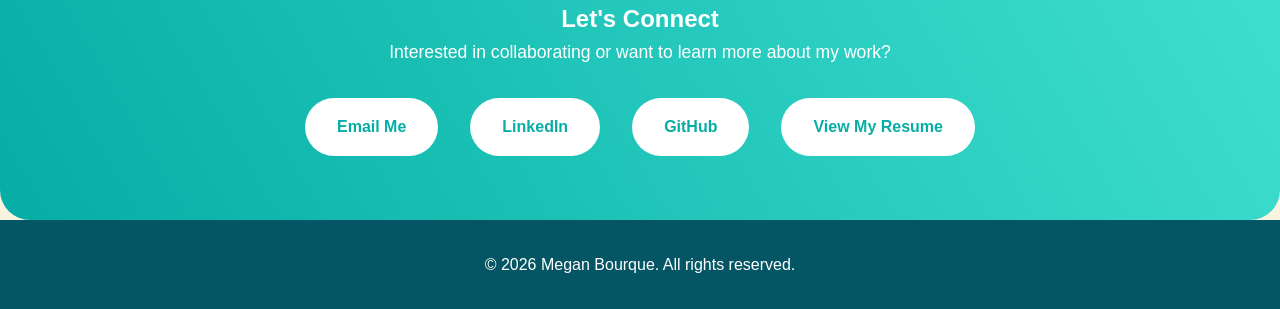
==== commit 52b5780c: "Update resume.html" ====
--- a/resume.html
+++ b/resume.html
@@ -32,12 +32,12 @@
             <h2>Education</h2>
             <div class="entry">
                 <div class="entry-header">
+                    <p style="display: inline-block; width: 49%; text-align: left;">Left</p><p style="display: inline-block; width: 50%; text-align: right;">Right</p>
                     <span>University of Tennessee Knoxville</span>
                     <span>Knoxville, TN</span>
                 </div>
                 <div class="sub-header">
                     <span>B.A. Physics, Minor in Geology</span>
-                    <span> </span>
                     <span>08/2020 – 12/2024</span>
                 </div>
             </div>
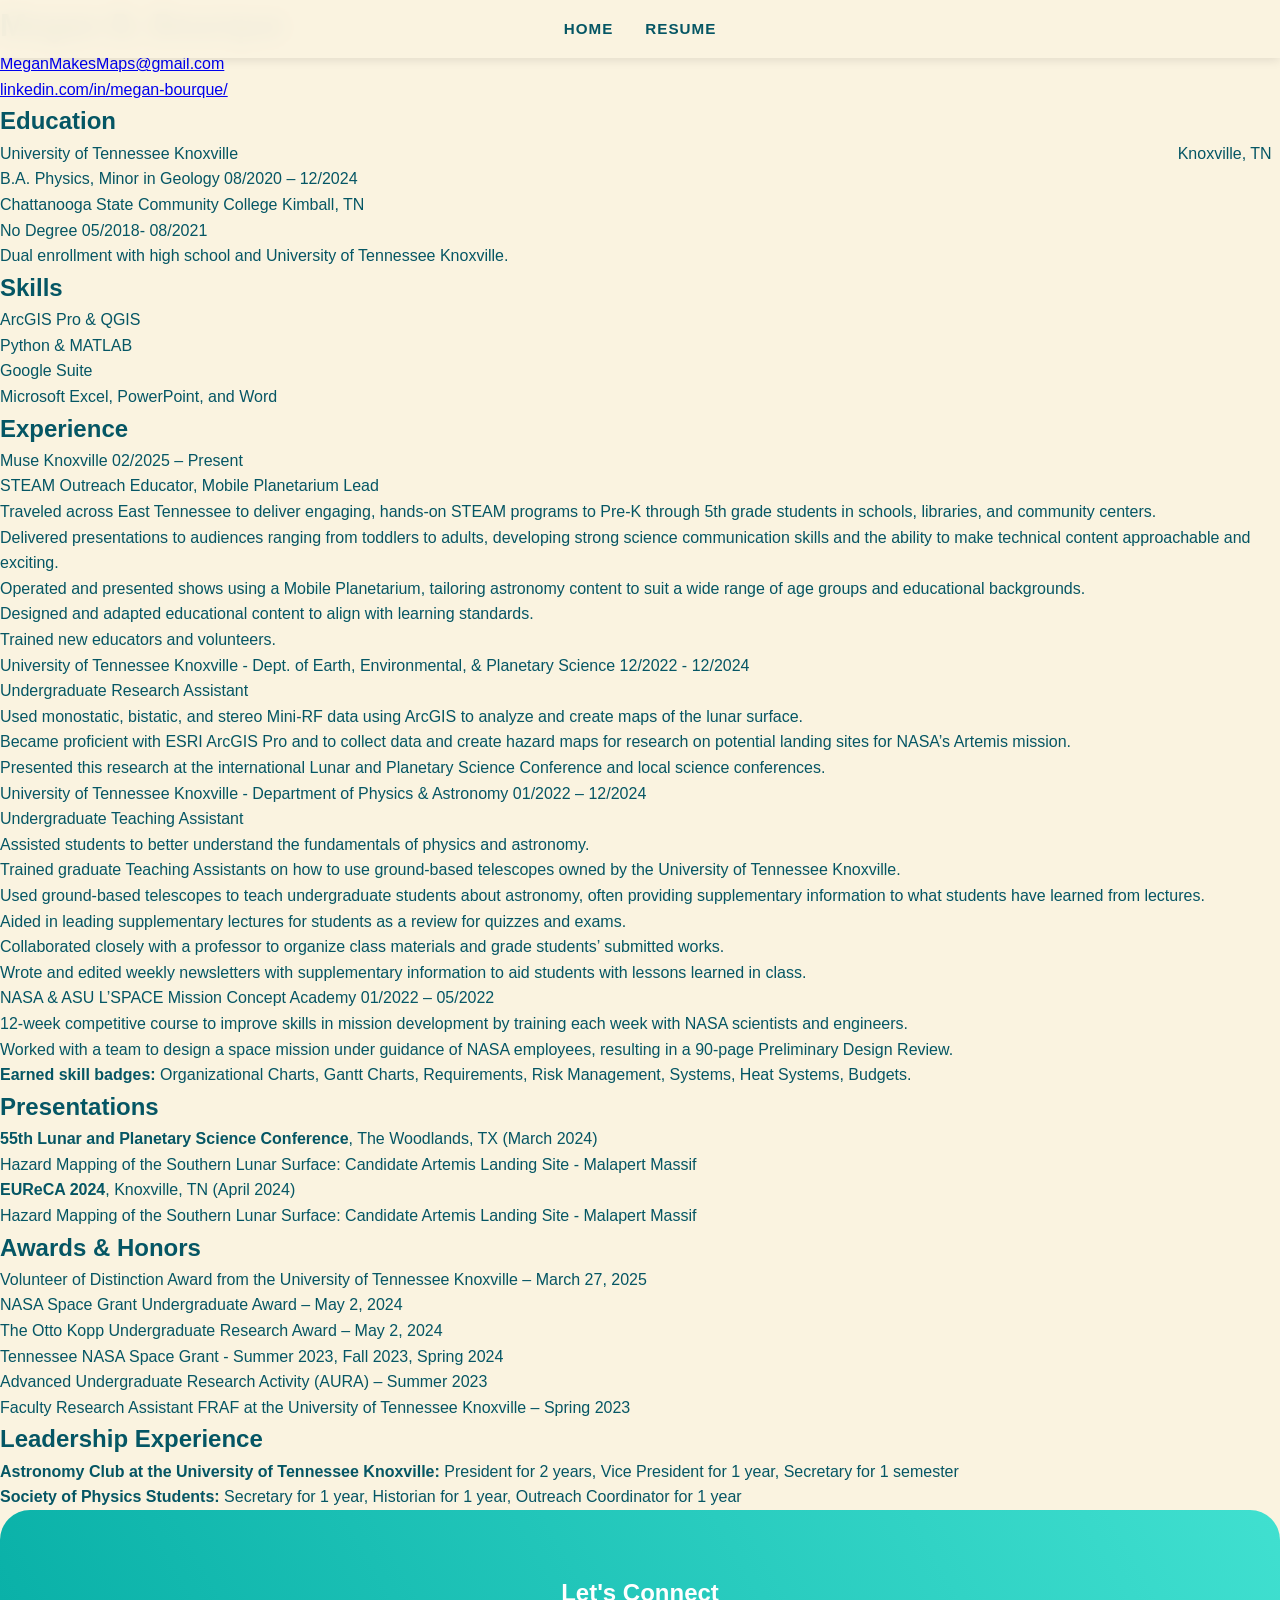
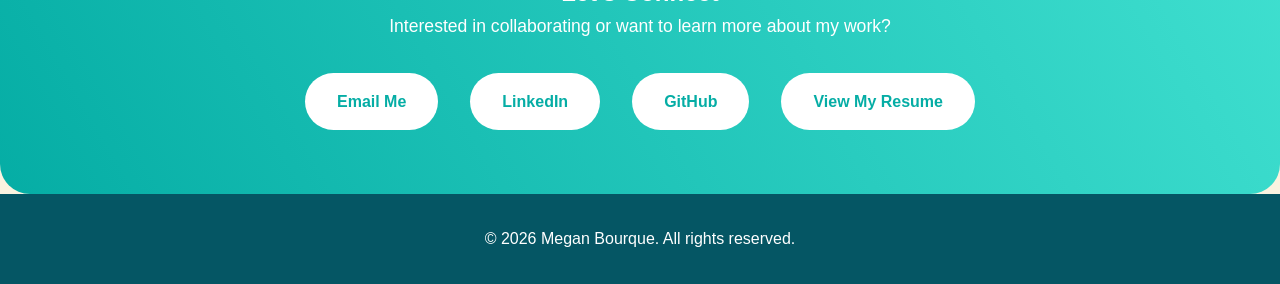
==== commit 77023b66: "Update resume.html" ====
--- a/resume.html
+++ b/resume.html
@@ -32,9 +32,8 @@
             <h2>Education</h2>
             <div class="entry">
                 <div class="entry-header">
-                    <p style="display: inline-block; width: 49%; text-align: left;">Left</p><p style="display: inline-block; width: 50%; text-align: right;">Right</p>
-                    <span>University of Tennessee Knoxville</span>
-                    <span>Knoxville, TN</span>
+                    <p style="display: inline-block; width: 49%; text-align: left;">University of Tennessee Knoxville</p>
+                    <p style="display: inline-block; width: 50%; text-align: right;">Knoxville, TN</p>
                 </div>
                 <div class="sub-header">
                     <span>B.A. Physics, Minor in Geology</span>
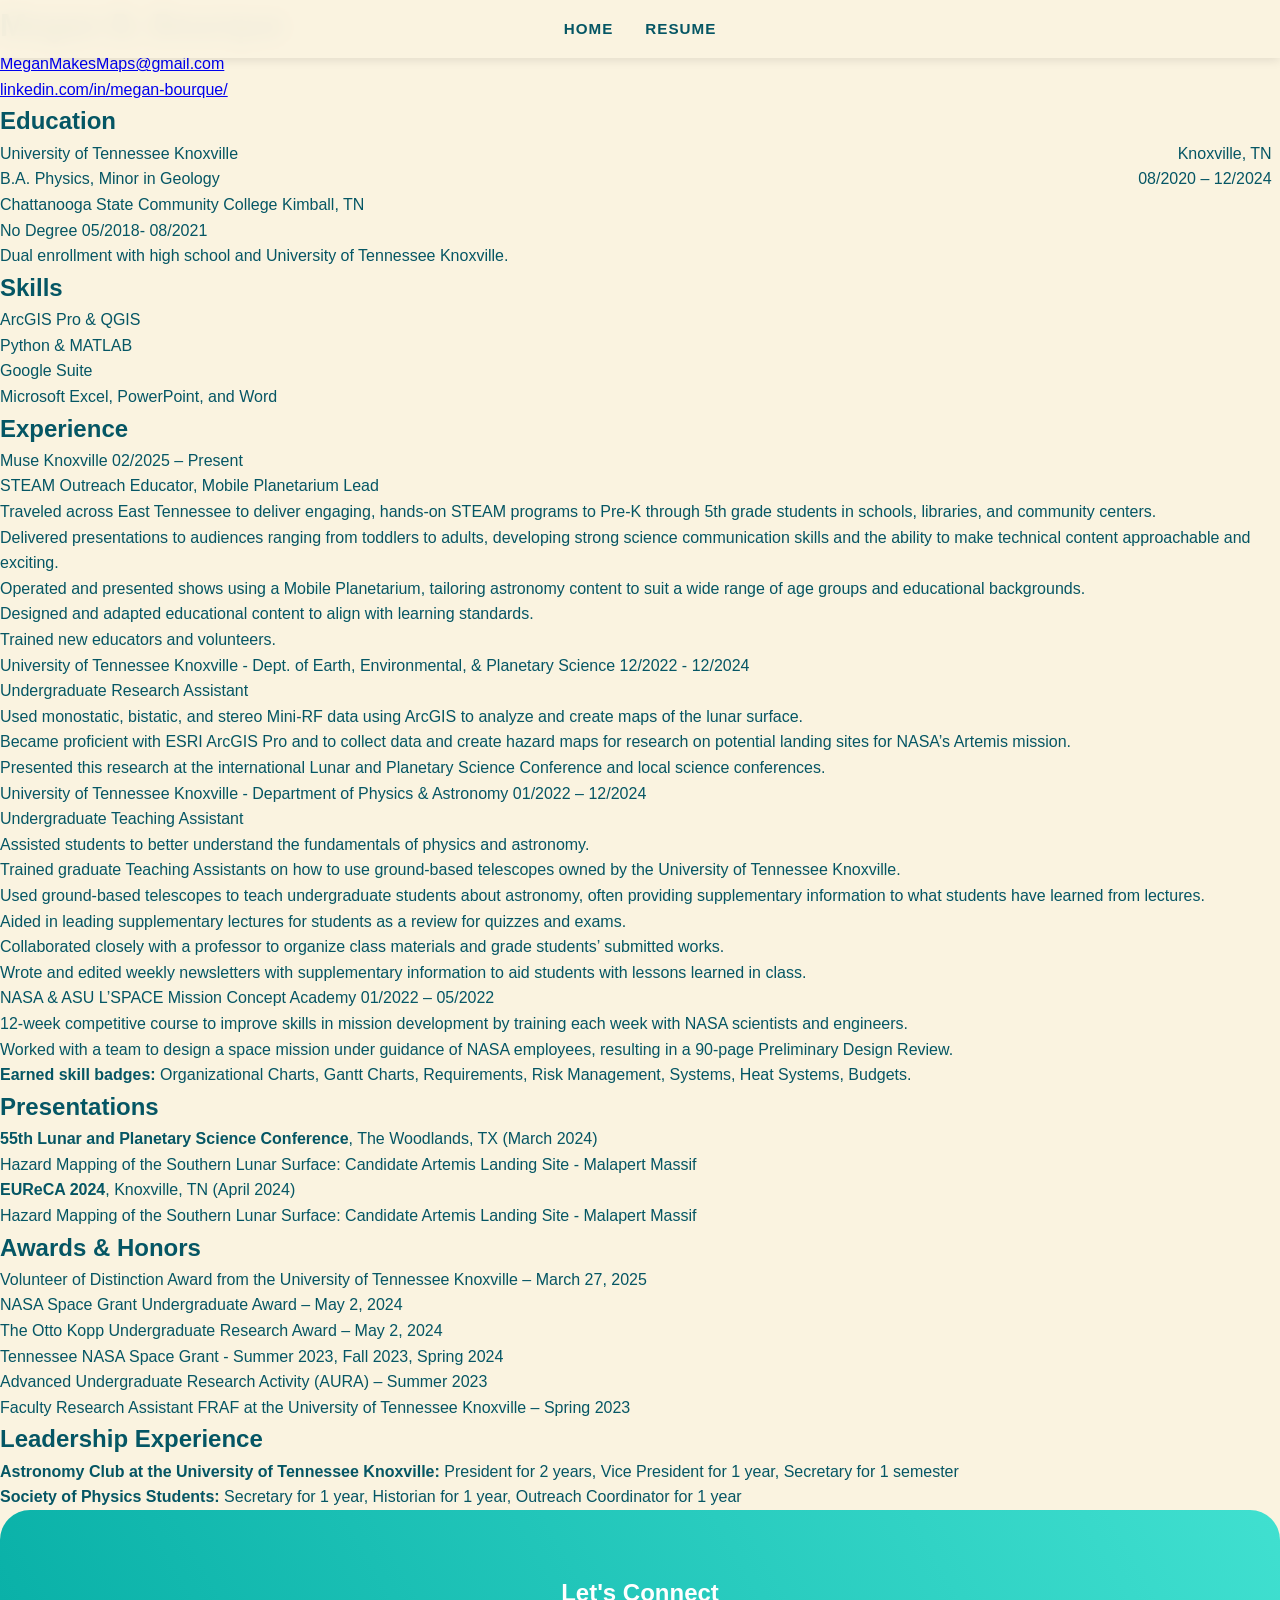
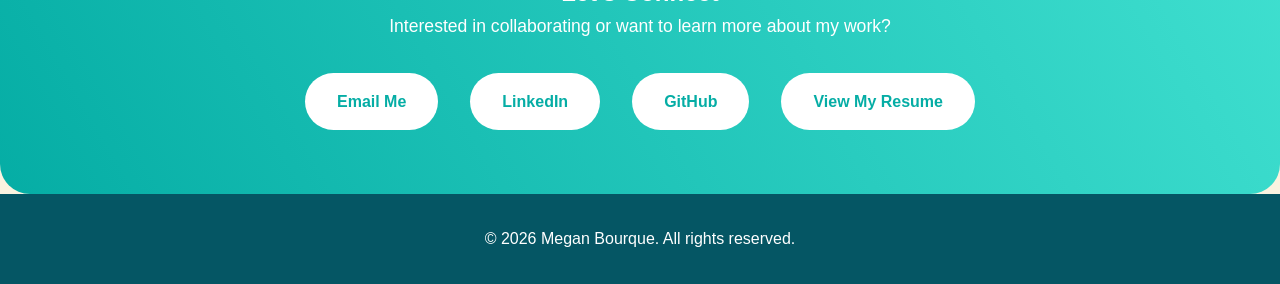
==== commit b4734988: "Update resume.html" ====
--- a/resume.html
+++ b/resume.html
@@ -36,8 +36,8 @@
                     <p style="display: inline-block; width: 50%; text-align: right;">Knoxville, TN</p>
                 </div>
                 <div class="sub-header">
-                    <span>B.A. Physics, Minor in Geology</span>
-                    <span>08/2020 – 12/2024</span>
+                    <p style="display: inline-block; width: 49%; text-align: left;">B.A. Physics, Minor in Geology</p>
+                    <p style="display: inline-block; width: 50%; text-align: right;">08/2020 – 12/2024</p>
                 </div>
             </div>
             <div class="entry">
